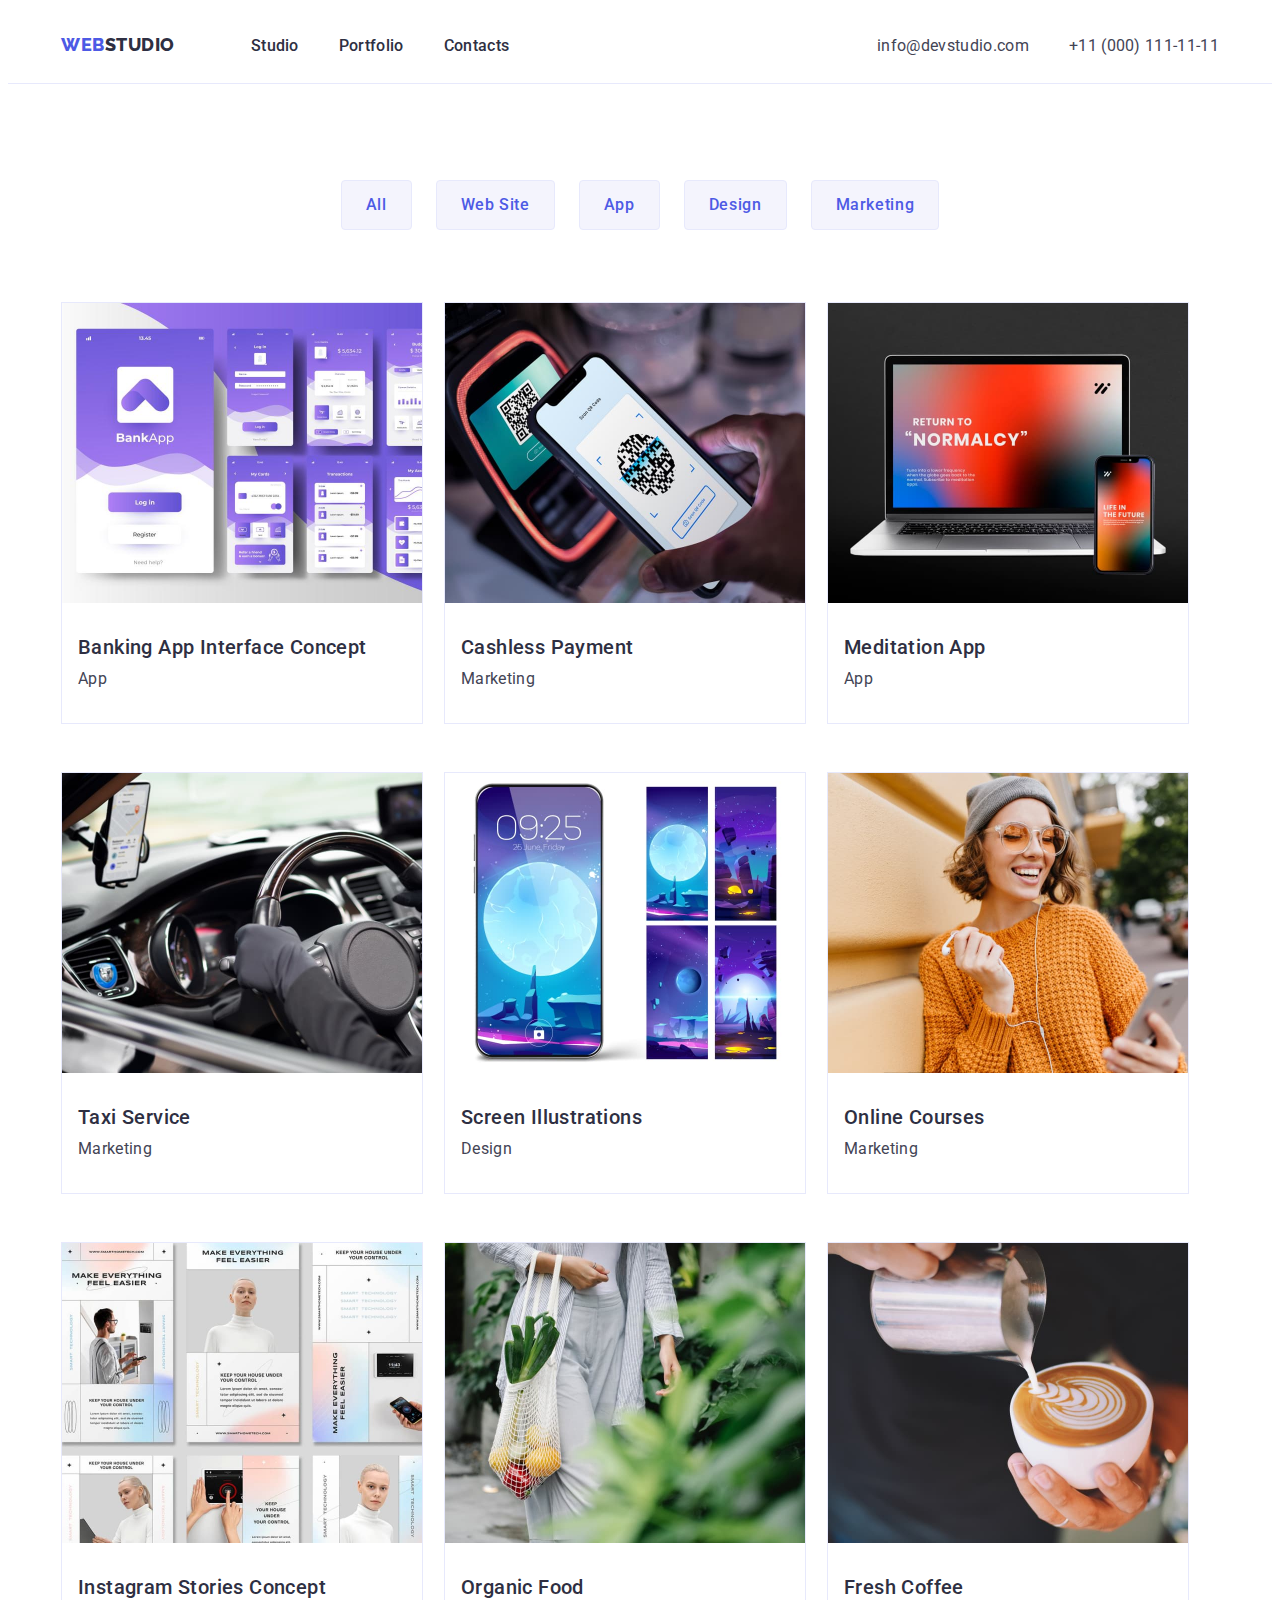
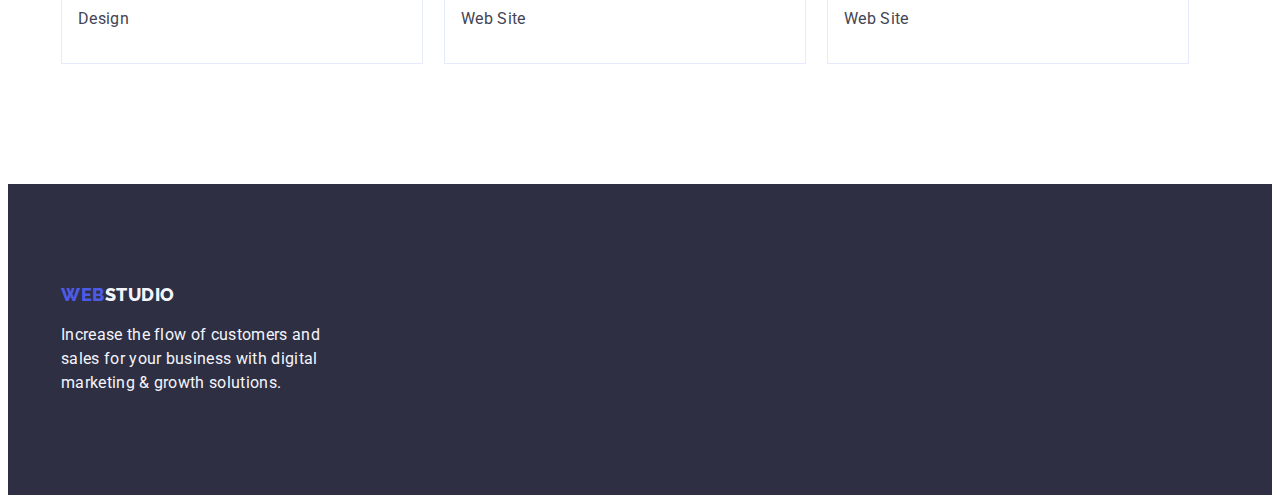
==== portfolio.html @ fdedf4cd "Initial commit" ====
<!DOCTYPE html>
<html lang="en">
<head>
    <meta charset="UTF-8">
    <meta http-equiv="X-UA-Compatible" content="IE=edge">
    <meta name="viewport" content="width=, initial-scale=1.0">
    <title>Portfolio</title>
    <link rel="preconnect" href="https://fonts.googleapis.com">
    <link rel="preconnect" href="https://fonts.gstatic.com" crossorigin>
    <link href="https://fonts.googleapis.com/css2?family=Raleway:wght@800&family=Roboto:wght@400;500;700;900&display=swap"
        rel="stylesheet">
    <link rel="stylesheet" href="https://cdnjs.cloudflare.com/ajax/libs/modern-normalize/1.1.0/modern-normalize.min.css" integrity="sha512-wpPYUAdjBVSE4KJnH1VR1HeZfpl1ub8YT/NKx4PuQ5NmX2tKuGu6U/JRp5y+Y8XG2tV+wKQpNHVUX03MfMFn9Q==" crossorigin="anonymous" referrerpolicy="no-referrer" />
    <link rel="stylesheet" href="./css/styles.css">
</head>
<body>
<!-- HEADER -->
    <header class="header-portfolio header">
        <div class="container header-container">
<!-- NAVIGATION -->
            <nav class="header-portfolio-menu header-menu">
                <a class="header-portfolio-logo logo link" href="./index.html">
                    Web<span class="black-part-logo">Studio</span>
                </a>           
                <ul class="header-portfolio-menu-list header-menu-list list">
                    <li class="header-portfolio-menu-item ">
                        <a class="header-portfolio-menu-link header-menu-link link" href="./index.html">Studio</a>
                    </li>
                    <li class="header-portfolio-menu-item">
                        <a class="header-portfolio-menu-link header-menu-link link" href="./portfolio.html">Portfolio</a>
                    </li>
                    <li class="header-portfolio-menu-item">
                        <a class="header-portfolio-menu-link header-menu-link link" href="">Contacts</a>
                    </li>
                </ul>
            </nav>
    <!-- CONTACTS -->
            <address class="header-portfolio-contact header-contact">
                <ul class="header-portfolio-contact-list header-contact-list list">
                    <li class="header-portfolio-contact-item">
                        <a class="portfolio-info-link info-link link" href="mailto:info@devstudio.com">info@devstudio.com</a>
                    </li>
                    <li class="header-portfolio-contact-item">
                        <a class="portfolio-info-link info-link link" href="tel:+110001111111">+11 (000) 111-11-11</a>
                    </li>
                </ul>
            </address>
        </div>
    </header>
<!-- MAIN -->
    <main>
        <section class="filter">
            <div class="container">
                <h1 hidden>filter</h1>
                <ul class="filter-list list">
                    <li class="filter-item">
                        <button class="filter-btn" type="button">All</button>
                    </li>
                    <li class="filter-item">
                        <button class="filter-btn" type="button">Web Site</button>
                    </li>
                    <li class="filter-item">
                        <button class="filter-btn" type="button">App</button>
                    </li>
                    <li class="filter-item">
                        <button class="filter-btn" type="button">Design</button>
                    </li>
                    <li class="filter-item">
                        <button class="filter-btn" type="button">Marketing</button>
                    </li>
                </ul>    
                <ul class="portfolio-list list">
                    <li class="portfolio-item">
                        <a class="portfolio-img-link link" href="">
                            <img class="portfolio-img img" src="./images/portfolio-bankingapp.jpg" alt="layout of the banking application" width="360" height="300">
                            <div class="text-cards">
                                <h2 class="portfolio-subtitle title-cards">Banking App Interface Concept</h2>
                                <p class="portfolio-text">App</p>
                            </div>
                        </a>
                    </li>
                    <li class="portfolio-item">
                        <a class="portfolio-img-link link" href="">
                            <img class="portfolio-img img" src="./images/portfolio-cashlesspayment.jpg" alt="phone scanning a QR code" width="360" height="300">
                            <div class="text-cards">
                                <h2 class="portfolio-subtitle title-cards">Cashless Payment</h2>
                                <p class="portfolio-text">Marketing</p>
                            </div>
                        </a>
                    </li>
                    <li class="portfolio-item">
                        <a class="portfolio-img-link link" href="">
                            <img class="portfolio-img img" src="./images/portfolio-meditationapp.jpg" alt="laptop with phone" width="360" height="300">
                            <div class="text-cards">
                                <h2 class="portfolio-subtitle title-cards">Meditation App</h2>
                                <p class="portfolio-text">App</p>
                            </div>
                        </a>
                    </li>
                    <li class="portfolio-item">
                        <a class="portfolio-img-link link" href="">
                            <img class="portfolio-img img" src="./images/portfolio-taxiservices.jpg" alt="car steering wheel" width="360" height="300">
                            <div class="text-cards">
                                <h2 class="portfolio-subtitle title-cards">Taxi Service</h2>
                                <p class="portfolio-text">Marketing</p>
                            </div>
                        </a>
                    </li>
                    <li class="portfolio-item">
                        <a class="portfolio-img-link link" href="">
                            <img class="portfolio-img img" src="./images/portfolio-screenillustrations.jpg" alt="phone screen" width="360" height="300">
                            <div class="text-cards">
                                <h2 class="portfolio-subtitle title-cards">Screen Illustrations</h2>
                                <p class="portfolio-text">Design</p>
                            </div>
                        </a>
                    </li>
                    <li class="portfolio-item">
                        <a class="portfolio-img-link link" href="">
                            <img class="portfolio-img img" src="./images/portfolio-onlinecourses.jpg" alt="girl with phone" width="360" height="300">
                            <div class="text-cards">
                                <h2 class="portfolio-subtitle title-cards">Online Courses</h2>
                                <p class="portfolio-text">Marketing</p>
                            </div>
                        </a>
                    </li>
                    <li class="portfolio-item">
                        <a class="portfolio-img-link link" href="">
                            <img class="portfolio-img img" src="./images/portfolio-instagramstoriesconcept.jpg" alt="advertising posters" width="360" height="300">
                            <div class="text-cards">
                                <h2 class="portfolio-subtitle title-cards">Instagram Stories Concept</h2>
                                <p class="portfolio-text">Design</p>
                            </div>
                        </a>
                    </li>
                    <li class="portfolio-item">
                        <a class="portfolio-img-link link" href="">
                            <img class="portfolio-img img" src="./images/portfolio-organicfood.jpg" alt="vegetables in bag" width="360" height="300">
                            <div class="text-cards">
                                <h2 class="portfolio-subtitle title-cards">Organic Food</h2>
                                <p class="portfolio-text">Web Site</p>
                            </div>
                        </a>
                    </li>
                    <li class="portfolio-item">
                        <a class="portfolio-img-link link" href="">
                            <img class="portfolio-img img" src="./images/portfolio-freshcoffee.jpg" alt="cup of coffee" width="360" height="300">
                            <div class="text-cards ">
                                <h2 class="portfolio-subtitle title-cards">Fresh Coffee</h2>
                                <p class="portfolio-text">Web Site</p>
                            </div>
                        </a>
                    </li>
                </ul>
            </div>
        </section>
    </main>
<!-- FOOTER -->
    <footer class="footer">
        <div class="container">
            <a class=" footer-logo logo link" href="./index.html">
                Web<span class="footer-span black-part-logo">Studio</span>
            </a>
            <p class="footer-text">Increase the flow of customers and sales for your business with digital marketing & growth solutions.</p>
        </div>
    </footer>
</body>
</html>
---- css/styles.css ----
:root{
    --main-font: "Roboto", sans-serif;
    --secondary-font: 'Raleway', sans-serif;
    --main-text-color: #2E2F42;
    --secondary-text-color: #434455;
    --background-title-btn-color: #FFFFFF;
    --logo-btn-color: #4d5ae5;
    --hover-color: #404BBF;
    --team-filter-footer-background: #F4F4FD;
    --border-header-color: #E7E9FC;
}

li {
    list-style: none;
}

a {
    text-decoration: none;
}

p, 
h1, 
h2, 
h3, 
h4, 
h5, 
h6{
    margin: 0;
}

ul{
    margin: 0;
    padding-left: 0;
}

button{
    cursor: pointer;
}

address{
    font-style: normal;
}

img{
    display: block;
}

.container{
    width: 1158px;
    padding-right: 15px;
    padding-left: 15px;
    margin: 0 auto;
}

.section{
    padding-top: 120px;
    padding-bottom: 120px;
}
/* ======= COMPONENTS ======= */
.secondary-title {
    font-weight: 700;
    font-size: 36px;
    line-height: 1.11;
    letter-spacing: 0.02em;
    text-transform: capitalize;
    text-align: center;
    color: var(--main-text-color);
    margin-bottom: 72px;
}

.title-cards {
    font-weight: 500;
    font-size: 20px;
    line-height: 1.2;
    letter-spacing: 0.02em;
    color: var(--main-text-color);
    margin-bottom: 8px;
}

/* ======= /COMPONENTS ======= */
body {
    background-color: var(--background-title-btn-color);
    font-family: var(--main-font);
    font-size: 16px;
    color: var(--secondary-text-color);
}
/* =======HEADER======= */
.header{
    border-bottom: 1px solid var(--border-header-color);
    padding-top: 25.5px;
    padding-bottom: 25.5px;
}
/* ======= LOGO ======= */
.logo {
    font-family: var(--secondary-font);
    font-weight: 800;
    font-size: 18px;
    line-height: 1.17;
    letter-spacing: 0.03em;
    text-transform: uppercase;
    color: var(--logo-btn-color);
    margin-right: 76px;
}

.black-part-logo {
    color: var(--main-text-color);
}

/* ======= /LOGO ======= */
/* ======= NAV ======= */
.header-container{
    display: flex;
    align-items: center;
    
}

.header-menu{
    display: flex;
    margin-right: auto;
}

.header-menu-link {
    font-weight: 500;
    color: var(--main-text-color);
    letter-spacing: 0.02em;
    line-height: 1.5;
}

.header-menu-list{
    display: flex;
    gap: 40px;
}

.header-menu-link:hover,
.header-menu-link:focus {
    color: var(--hover-color);
}

.header-contact {
    color: var(--secondary-text-color);
    letter-spacing: 0.02em;
    line-height: 1.5;
}

.header-contact-list{
    display: flex;
    gap: 40px;
}

.info-link {
    color: var(--secondary-text-color);
}

.info-link:hover,
.info-link:focus {
    color: var(--hover-color);
}

/* ======= CONTACTS ======= */

/* ======= HERO ======= */
.hero {
    background-color: var(--main-text-color);
    padding-top: 188px;
    padding-bottom: 188px;
}

.hero-title{
    max-width: 496px;
    margin: 0 auto 48px;
}
.primary-title {
    text-align: center;
    font-size: 56px;
    line-height: 1.07;
    letter-spacing: 0.02em;
    color: var(--background-title-btn-color);
}

.hero-order-btn {
    display: block;
    min-width: 169px;
    height: 56px;
    background-color: var(--logo-btn-color);
    font-family: var(--main-font);
    font-weight: 500;
    font-size: 16px;
    line-height: 1.5;
    letter-spacing: 0.04em;
    color: var(--background-title-btn-color);
    border-radius: 4px;
    box-shadow: 0px 4px 4px rgba(0, 0, 0, 0.15);
    border: none;
    padding: 0;
    margin: 0 auto;
}

.hero-order-btn:hover,
.hero-order-btn:focus {
    background-color: var(--hover-color);
    cursor: pointer;
}
/* =======PRODUCTIVITY====== */
.productivity-list{
    display: flex;
    gap: 24px;
}

.productivity-item{
    width: 264px;
}

/* =======ACTIVITY====== */
.activity{
    padding-bottom: 120px;
}

.activity-list{
    display: flex;
    gap: 24px;
}

.activity-item{
    border: 1px solid #E7E9FC;
}
/* ======= TEAM ======= */
.team {
    background-color:var(--team-filter-footer-background);
}

.team-list{
    display: flex;
    gap: 24px;
}

.team-item {
    background-color: var(--background-title-btn-color);
    box-shadow: 0px 1px 6px rgba(46, 47, 66, 0.08), 0px 1px 1px rgba(46, 47, 66, 0.16), 0px 2px 1px rgba(46, 47, 66, 0.08);
    border-radius: 0px 0px 4px 4px;
}

.team-subtitle{
    text-align: center;
}

.team-text{
    text-align: center;
}

.text-cards{
    padding-bottom: 32px;
    padding-top: 32px;
}

/* ======= FOOTER ======= */
.footer {
    background-color: var(--main-text-color);
    padding-top: 100px;
    padding-bottom: 100px;
}

.footer-span {
    color: var(--team-filter-footer-background);
}

.footer-text {
    color: var(--team-filter-footer-background);
    letter-spacing: 0.02em;
    line-height: 1.5;
    margin-top: 17.5px;
    width: 264px;
}


/* ======= /FOOTER ======= */
/* ========PORTFOLIO====== */
.filter{
    padding-top: 96px;
    padding-bottom: 120px;
}
.filter-btn {
    background-color: var(--team-filter-footer-background);
    font-family: var(--main-font);
    font-weight: 500;
    font-size: 16px;
    line-height: 1.5;
    letter-spacing: 0.04em;
    color: var(--logo-btn-color);
    border: 1px solid #E7E9FC;
    border-radius: 4px;
    padding: 12px 24px;
}
.filter-list{
    margin-bottom: 72px;
    display: flex;
    justify-content: center;
    gap: 24px;
}
.filter-btn:hover,
.filter-btn:focus {
    background-color: var(--hover-color);
    cursor: pointer;
    color: var(--background-title-btn-color);
}

.portfolio-text {
    color: var(--secondary-text-color);
    letter-spacing: 0.02em;
    line-height: 1.5;
}
.portfolio-list{
    display: flex;
    flex-wrap: wrap;
}

.portfolio-item{
    border: 1px solid #E7E9FC;
    margin-right: 21px;
    margin-bottom: 48px;
}

.portfolio-item:nth-child(3n + 3){
    margin-right: 0;
}

.portfolio-item:nth-last-child(-n + 3) {
    margin-bottom: 0;
}

.portfolio-img-link > .text-cards{
    padding-left: 16px;
}
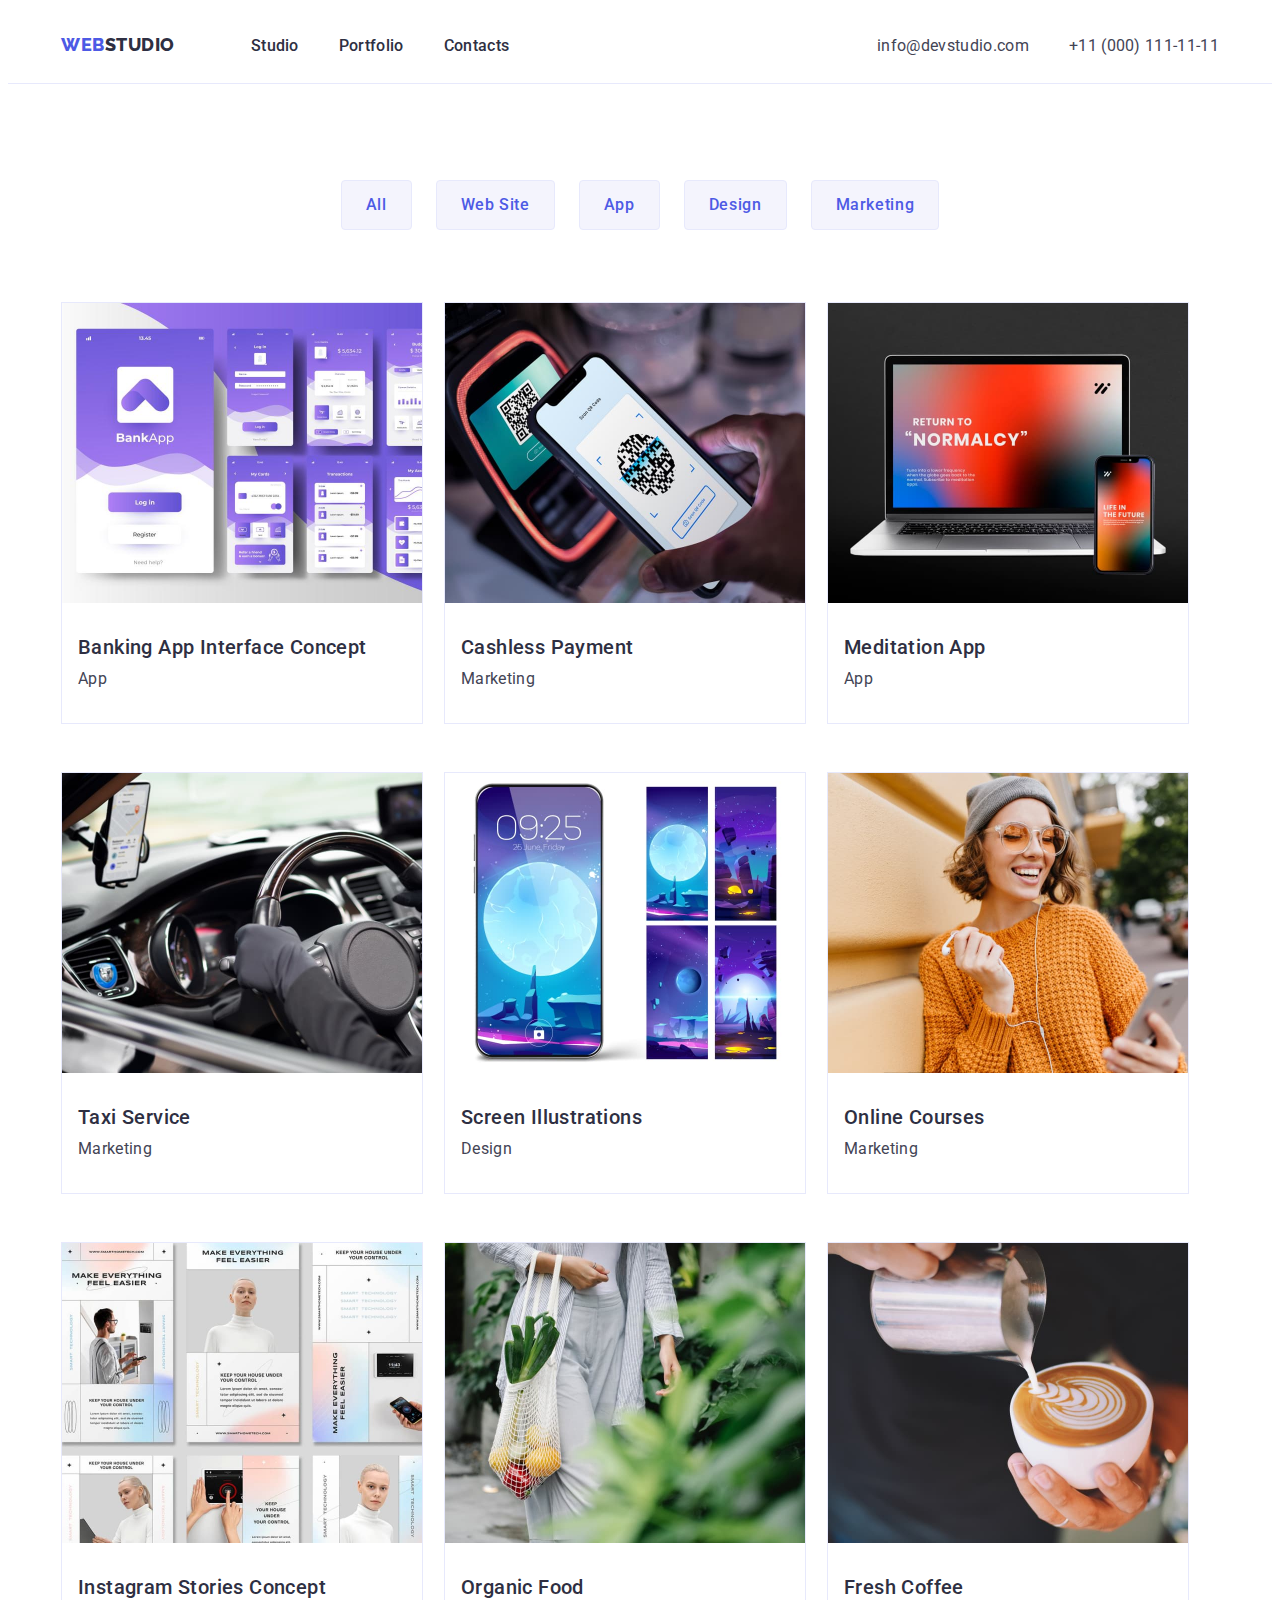
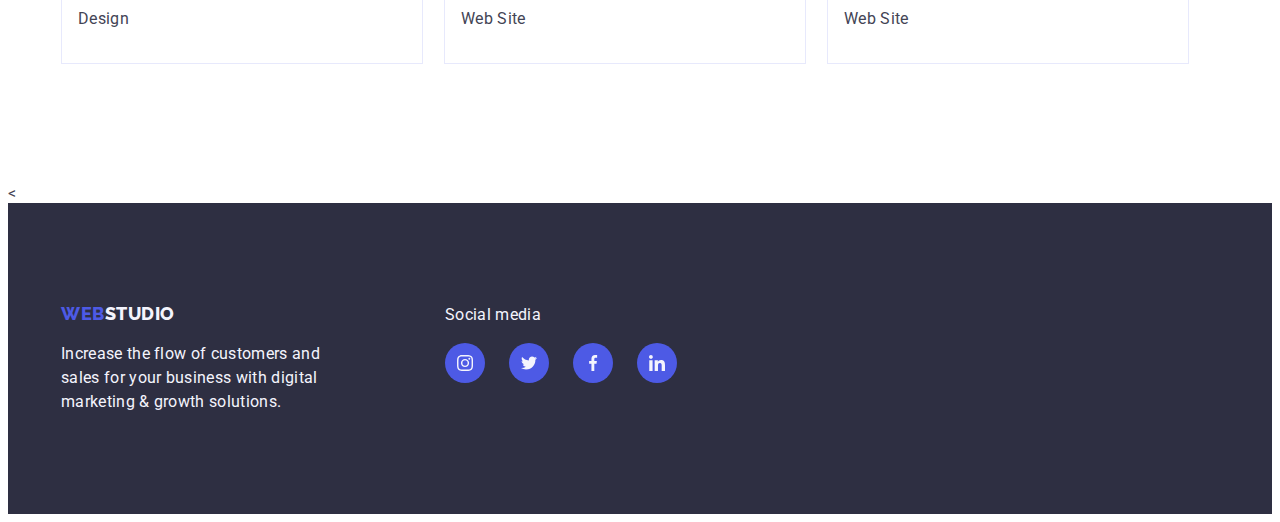
==== commit 521c6978: "hw4-p1" ====
--- a/portfolio.html
+++ b/portfolio.html
@@ -155,12 +155,47 @@
         </section>
     </main>
 <!-- FOOTER -->
-    <footer class="footer">
-        <div class="container">
-            <a class=" footer-logo logo link" href="./index.html">
+    <<footer class="footer">
+        <div class="container footer-container">
+            <div class="footer-logo-text">
+            <a class="footer-logo logo link" href="./index.html">
                 Web<span class="footer-span black-part-logo">Studio</span>
             </a>
             <p class="footer-text">Increase the flow of customers and sales for your business with digital marketing & growth solutions.</p>
+            </div>
+            <div class="footer-soc">
+                <p class="footer-text">Social media</p>
+                <ul class="soc-list list">
+                    <li class="soc-list-item">
+                        <a class="soc-icon-link link" href="">
+                            <svg class="soc-icon" width="16px" height="16px">
+                                <use href="./images/icons.svg#icon-instagram"></use>
+                            </svg>
+                        </a>
+                    </li>
+                    <li class="soc-list-item">
+                        <a class="soc-icon-link link" href="">
+                            <svg class="soc-icon" width="16px" height="16px">
+                                <use href="./images/icons.svg#icon-twitter"></use>
+                            </svg>
+                        </a>
+                    </li>
+                    <li class="soc-list-item">
+                        <a class="soc-icon-link link" href="">
+                            <svg class="soc-icon" width="16px" height="16px">
+                                <use href="./images/icons.svg#icon-facebook"></use>
+                            </svg>
+                        </a>
+                    </li>
+                    <li class="soc-list-item">
+                        <a class="soc-icon-link link" href="">
+                            <svg class="soc-icon" width="16px" height="16px">
+                                <use href="./images/icons.svg#icon-linkedin"></use>
+                            </svg>
+                        </a>
+                    </li>
+                </ul>
+            </div>
         </div>
     </footer>
 </body>
--- a/css/styles.css
+++ b/css/styles.css
@@ -9,7 +9,9 @@
     --hover-color: #404BBF;
     --team-filter-footer-background: #F4F4FD;
     --border-header-color: #E7E9FC;
-}
+    --hero-bg-gradient: linear-gradient(rgba(46, 47, 66, 0.7), rgba(46, 47, 66, 0.7));
+    --customers-icon-color: #8E8F99;
+}   
 
 li {
     list-style: none;
@@ -161,7 +163,11 @@
 
 /* ======= HERO ======= */
 .hero {
-    background-color: var(--main-text-color);
+    background-color:var(--main-text-color);
+    background-image: var(--hero-bg-gradient), url(../images/hero-bg.jpg);
+    background-repeat: no-repeat;
+    background-position:  center;
+    background-size: cover;
     padding-top: 188px;
     padding-bottom: 188px;
 }
@@ -211,6 +217,19 @@
     width: 264px;
 }
 
+.productivity-icon-link{
+    display: flex;
+    width: 264px;
+    height: 112px;
+    background-color: #F4F4FD;
+    border-radius: 4px;
+    margin-bottom: 8px;
+    align-items: center;
+    justify-content: center;
+}
+
+
+
 /* =======ACTIVITY====== */
 .activity{
     padding-bottom: 120px;
@@ -246,6 +265,7 @@
 
 .team-text{
     text-align: center;
+    margin-bottom: 8px;
 }
 
 .text-cards{
@@ -253,6 +273,39 @@
     padding-top: 32px;
 }
 
+.soc-list{
+    display: flex;
+    padding-right: 16px;
+    padding-left: 16px;
+    gap: 24px;
+}
+.soc-icon-link{
+    display: flex;
+    width: 40px;
+    height: 40px;
+    border-radius: 50%;
+    background-color: var(--logo-btn-color);
+    align-items: center;
+    justify-content: center;
+}
+/* =======CUSTOMERS====== */
+.customers-list{
+    display: flex;
+    gap: 24px;
+}
+.customers-icon-link{
+    width: 168px;
+    height: 88px;
+    border: 1px solid #8E8F99;
+    border-radius: 4px;
+    border-color: var(--customers-icon-color);
+    display: flex;
+    align-items: center;
+    justify-content: center;
+}
+.customers-icon{
+    fill: var(--customers-icon-color);
+}
 /* ======= FOOTER ======= */
 .footer {
     background-color: var(--main-text-color);
@@ -260,6 +313,9 @@
     padding-bottom: 100px;
 }
 
+.footer-container{
+    display: flex;
+}
 .footer-span {
     color: var(--team-filter-footer-background);
 }
@@ -271,8 +327,16 @@
     margin-top: 17.5px;
     width: 264px;
 }
-
-
+.footer-soc > .footer-text{
+    margin-bottom: 16px;
+    margin-top: 0;
+}
+.footer-logo-text{
+    margin-right: 120px;
+}
+.footer-soc > .soc-list{
+    padding: 0;
+}
 /* ======= /FOOTER ======= */
 /* ========PORTFOLIO====== */
 .filter{
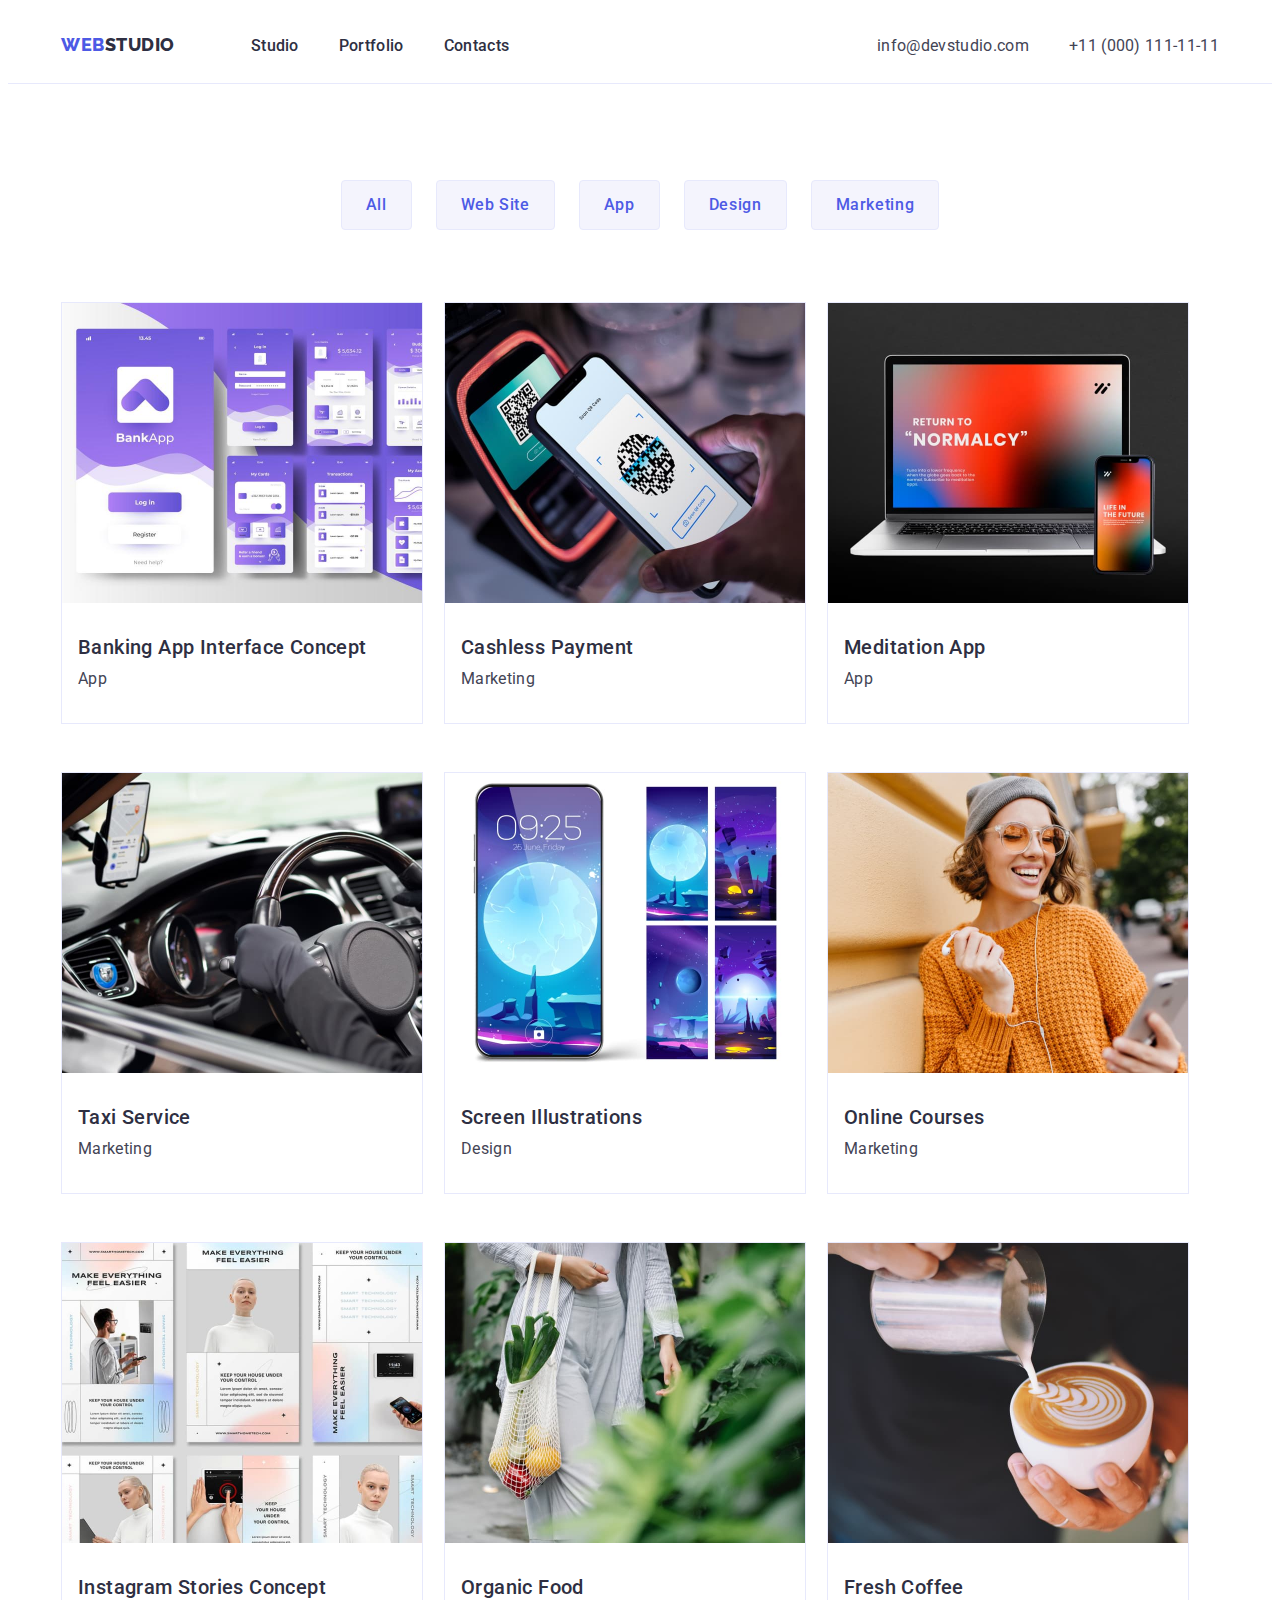
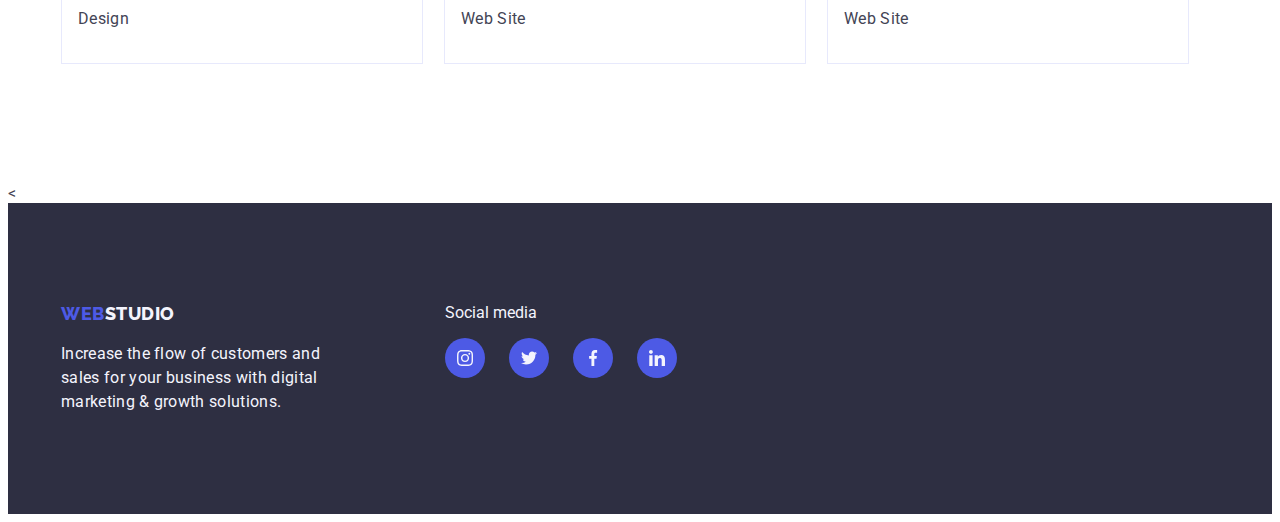
==== commit b86d670e: "hw4" ====
--- a/portfolio.html
+++ b/portfolio.html
@@ -74,7 +74,7 @@
                             <img class="portfolio-img img" src="./images/portfolio-bankingapp.jpg" alt="layout of the banking application" width="360" height="300">
                             <div class="text-cards">
                                 <h2 class="portfolio-subtitle title-cards">Banking App Interface Concept</h2>
-                                <p class="portfolio-text">App</p>
+                                <p class="portfolio-text text">App</p>
                             </div>
                         </a>
                     </li>
@@ -83,7 +83,7 @@
                             <img class="portfolio-img img" src="./images/portfolio-cashlesspayment.jpg" alt="phone scanning a QR code" width="360" height="300">
                             <div class="text-cards">
                                 <h2 class="portfolio-subtitle title-cards">Cashless Payment</h2>
-                                <p class="portfolio-text">Marketing</p>
+                                <p class="portfolio-text text">Marketing</p>
                             </div>
                         </a>
                     </li>
@@ -92,7 +92,7 @@
                             <img class="portfolio-img img" src="./images/portfolio-meditationapp.jpg" alt="laptop with phone" width="360" height="300">
                             <div class="text-cards">
                                 <h2 class="portfolio-subtitle title-cards">Meditation App</h2>
-                                <p class="portfolio-text">App</p>
+                                <p class="portfolio-text text">App</p>
                             </div>
                         </a>
                     </li>
@@ -101,7 +101,7 @@
                             <img class="portfolio-img img" src="./images/portfolio-taxiservices.jpg" alt="car steering wheel" width="360" height="300">
                             <div class="text-cards">
                                 <h2 class="portfolio-subtitle title-cards">Taxi Service</h2>
-                                <p class="portfolio-text">Marketing</p>
+                                <p class="portfolio-text text">Marketing</p>
                             </div>
                         </a>
                     </li>
@@ -110,7 +110,7 @@
                             <img class="portfolio-img img" src="./images/portfolio-screenillustrations.jpg" alt="phone screen" width="360" height="300">
                             <div class="text-cards">
                                 <h2 class="portfolio-subtitle title-cards">Screen Illustrations</h2>
-                                <p class="portfolio-text">Design</p>
+                                <p class="portfolio-text text">Design</p>
                             </div>
                         </a>
                     </li>
@@ -119,7 +119,7 @@
                             <img class="portfolio-img img" src="./images/portfolio-onlinecourses.jpg" alt="girl with phone" width="360" height="300">
                             <div class="text-cards">
                                 <h2 class="portfolio-subtitle title-cards">Online Courses</h2>
-                                <p class="portfolio-text">Marketing</p>
+                                <p class="portfolio-text text">Marketing</p>
                             </div>
                         </a>
                     </li>
@@ -128,7 +128,7 @@
                             <img class="portfolio-img img" src="./images/portfolio-instagramstoriesconcept.jpg" alt="advertising posters" width="360" height="300">
                             <div class="text-cards">
                                 <h2 class="portfolio-subtitle title-cards">Instagram Stories Concept</h2>
-                                <p class="portfolio-text">Design</p>
+                                <p class="portfolio-text text">Design</p>
                             </div>
                         </a>
                     </li>
@@ -137,7 +137,7 @@
                             <img class="portfolio-img img" src="./images/portfolio-organicfood.jpg" alt="vegetables in bag" width="360" height="300">
                             <div class="text-cards">
                                 <h2 class="portfolio-subtitle title-cards">Organic Food</h2>
-                                <p class="portfolio-text">Web Site</p>
+                                <p class="portfolio-text text">Web Site</p>
                             </div>
                         </a>
                     </li>
@@ -146,7 +146,7 @@
                             <img class="portfolio-img img" src="./images/portfolio-freshcoffee.jpg" alt="cup of coffee" width="360" height="300">
                             <div class="text-cards ">
                                 <h2 class="portfolio-subtitle title-cards">Fresh Coffee</h2>
-                                <p class="portfolio-text">Web Site</p>
+                                <p class="portfolio-text text">Web Site</p>
                             </div>
                         </a>
                     </li>
@@ -161,7 +161,7 @@
             <a class="footer-logo logo link" href="./index.html">
                 Web<span class="footer-span black-part-logo">Studio</span>
             </a>
-            <p class="footer-text">Increase the flow of customers and sales for your business with digital marketing & growth solutions.</p>
+            <p class="footer-text text">Increase the flow of customers and sales for your business with digital marketing & growth solutions.</p>
             </div>
             <div class="footer-soc">
                 <p class="footer-text">Social media</p>
--- a/css/styles.css
+++ b/css/styles.css
@@ -11,6 +11,7 @@
     --border-header-color: #E7E9FC;
     --hero-bg-gradient: linear-gradient(rgba(46, 47, 66, 0.7), rgba(46, 47, 66, 0.7));
     --customers-icon-color: #8E8F99;
+    --footer-icon-hover-color: #31D0AA;
 }   
 
 li {
@@ -80,6 +81,11 @@
     margin-bottom: 8px;
 }
 
+.text{
+    letter-spacing: 0.02em;
+    line-height: 1.5;
+    color: var(--secondary-text-color);
+}
 /* ======= /COMPONENTS ======= */
 body {
     background-color: var(--background-title-btn-color);
@@ -137,6 +143,7 @@
 .header-menu-link:hover,
 .header-menu-link:focus {
     color: var(--hover-color);
+    
 }
 
 .header-contact {
@@ -288,6 +295,11 @@
     align-items: center;
     justify-content: center;
 }
+
+.team .soc-icon-link:hover,
+.team .soc-icon-link:focus{
+    background-color: var(--hover-color);
+}
 /* =======CUSTOMERS====== */
 .customers-list{
     display: flex;
@@ -305,6 +317,17 @@
 }
 .customers-icon{
     fill: var(--customers-icon-color);
+  
+}
+
+.customers-icon-link:hover, 
+.customers-icon-link:focus{
+    border-color: var(--hover-color);
+}
+
+.customers-icon:hover,
+.customers-icon:focus{
+    fill: var(--hover-color);
 }
 /* ======= FOOTER ======= */
 .footer {
@@ -322,8 +345,6 @@
 
 .footer-text {
     color: var(--team-filter-footer-background);
-    letter-spacing: 0.02em;
-    line-height: 1.5;
     margin-top: 17.5px;
     width: 264px;
 }
@@ -336,6 +357,10 @@
 }
 .footer-soc > .soc-list{
     padding: 0;
+}
+.footer .soc-icon-link:hover,
+.footer .soc-icon-link:focus{
+    background-color: var(--footer-icon-hover-color);
 }
 /* ======= /FOOTER ======= */
 /* ========PORTFOLIO====== */
@@ -366,6 +391,8 @@
     background-color: var(--hover-color);
     cursor: pointer;
     color: var(--background-title-btn-color);
+    box-shadow: 0px 3px 1px rgba(0, 0, 0, 0.1), 0px 2px 1px rgba(0, 0, 0, 0.08), 0px 2px 2px rgba(0, 0, 0, 0.12);
+    border: none;
 }
 
 .portfolio-text {
@@ -394,4 +421,8 @@
 
 .portfolio-img-link > .text-cards{
     padding-left: 16px;
+}
+.portfolio-item:hover,
+.portfolio-item:focus{
+    box-shadow: 0px 1px 6px rgba(46, 47, 66, 0.08), 0px 1px 1px rgba(46, 47, 66, 0.16), 0px 2px 1px rgba(46, 47, 66, 0.08);
 }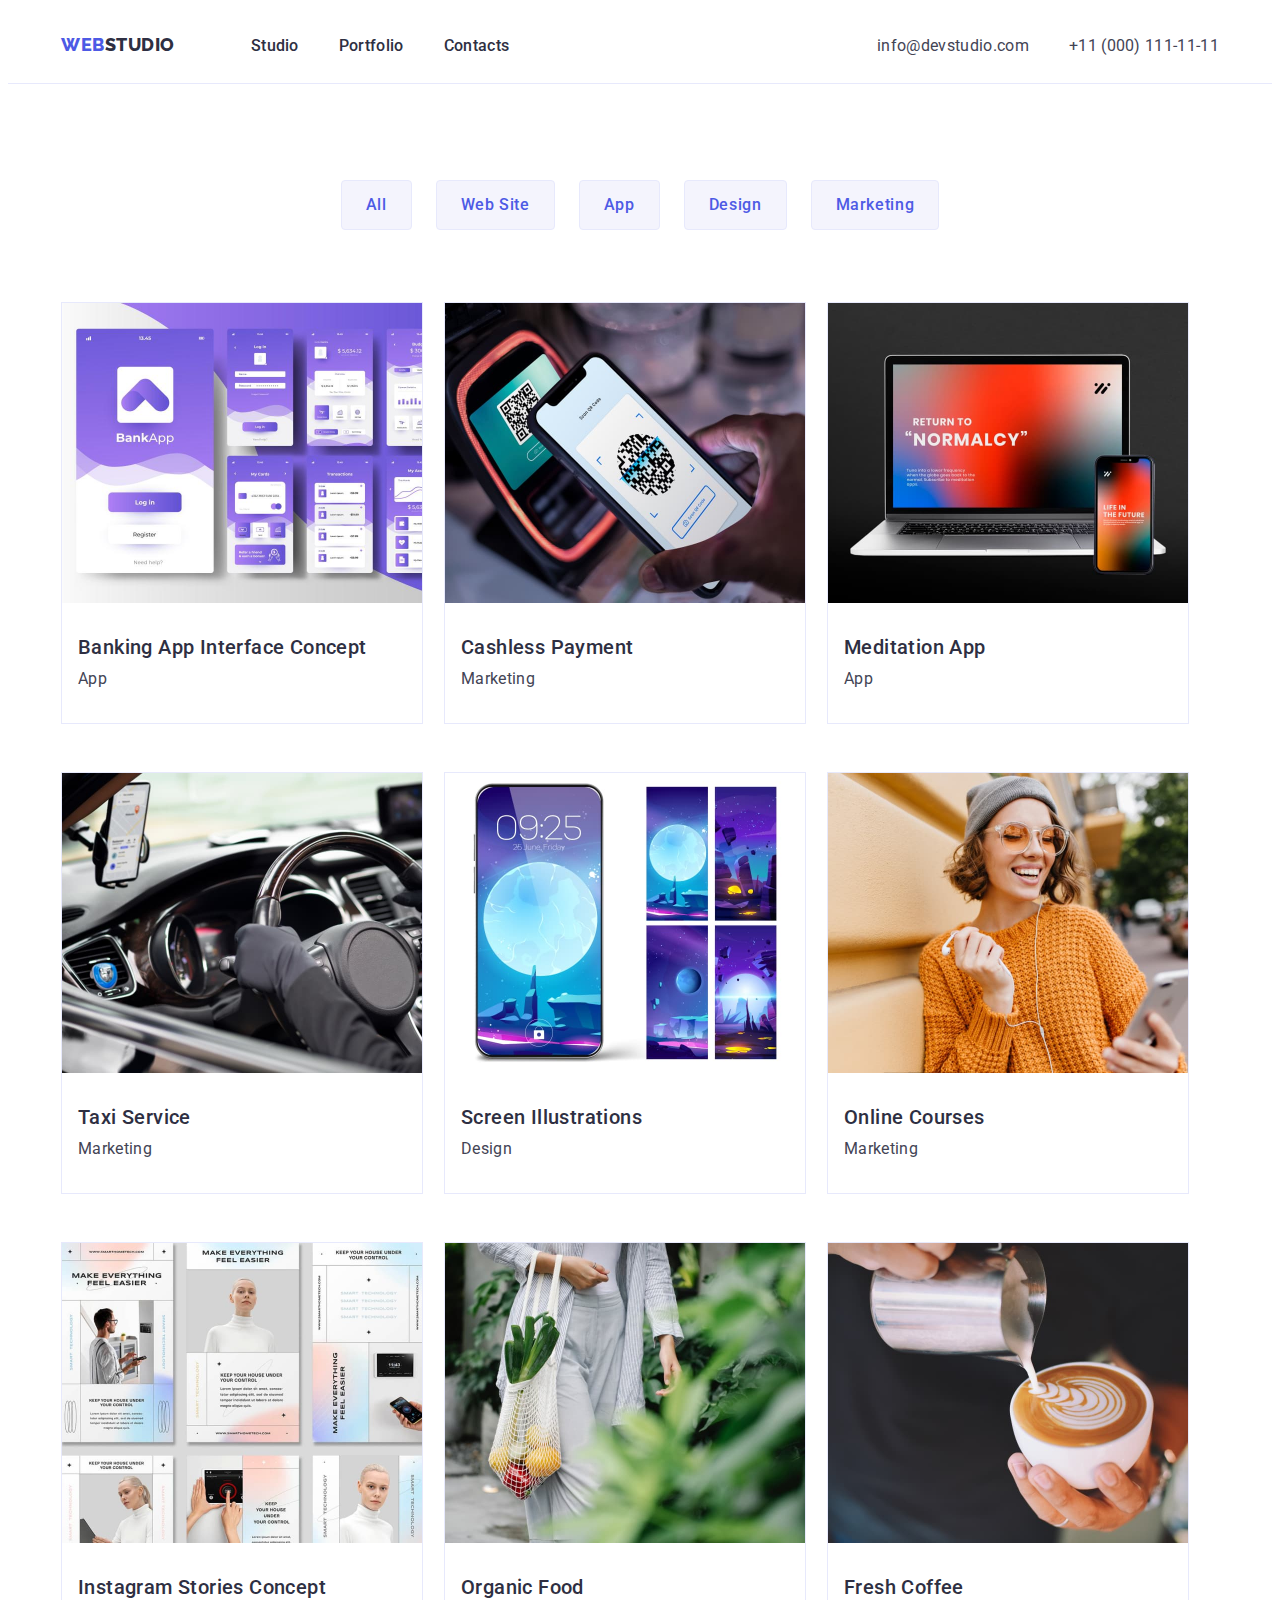
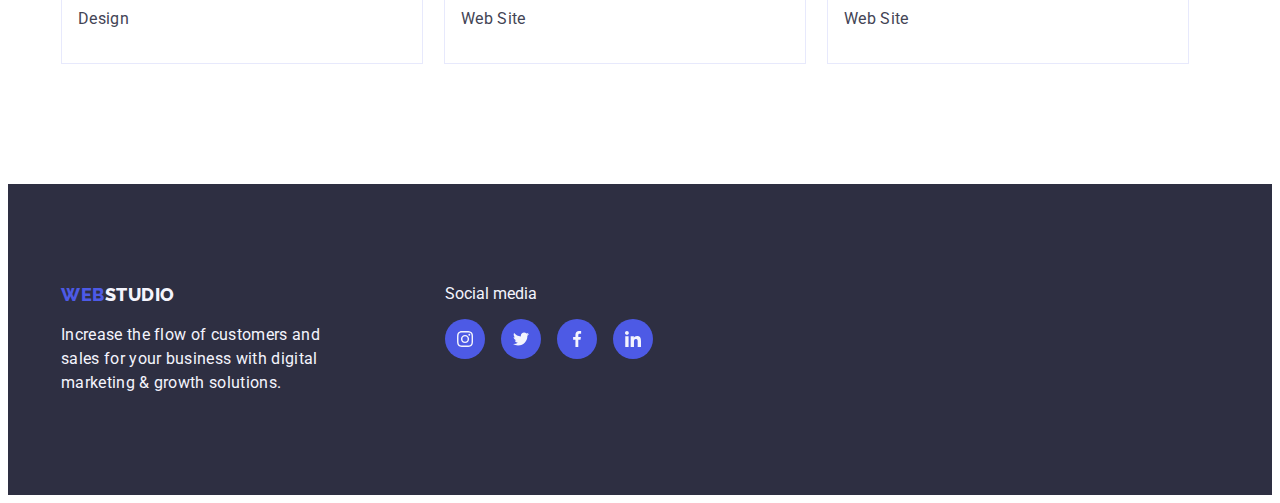
==== commit 4048c571: "fix-hw4" ====
--- a/portfolio.html
+++ b/portfolio.html
@@ -155,7 +155,7 @@
         </section>
     </main>
 <!-- FOOTER -->
-    <<footer class="footer">
+    <footer class="footer">
         <div class="container footer-container">
             <div class="footer-logo-text">
             <a class="footer-logo logo link" href="./index.html">
--- a/css/styles.css
+++ b/css/styles.css
@@ -325,10 +325,11 @@
     border-color: var(--hover-color);
 }
 
-.customers-icon:hover,
-.customers-icon:focus{
+.customers-icon-link:hover .customers-icon, 
+.customers-icon-link:focus .customers-icon{
     fill: var(--hover-color);
 }
+
 /* ======= FOOTER ======= */
 .footer {
     background-color: var(--main-text-color);
@@ -357,6 +358,7 @@
 }
 .footer-soc > .soc-list{
     padding: 0;
+    gap: 16px;
 }
 .footer .soc-icon-link:hover,
 .footer .soc-icon-link:focus{
@@ -392,7 +394,7 @@
     cursor: pointer;
     color: var(--background-title-btn-color);
     box-shadow: 0px 3px 1px rgba(0, 0, 0, 0.1), 0px 2px 1px rgba(0, 0, 0, 0.08), 0px 2px 2px rgba(0, 0, 0, 0.12);
-    border: none;
+    border-color: var(--hover-color);
 }
 
 .portfolio-text {
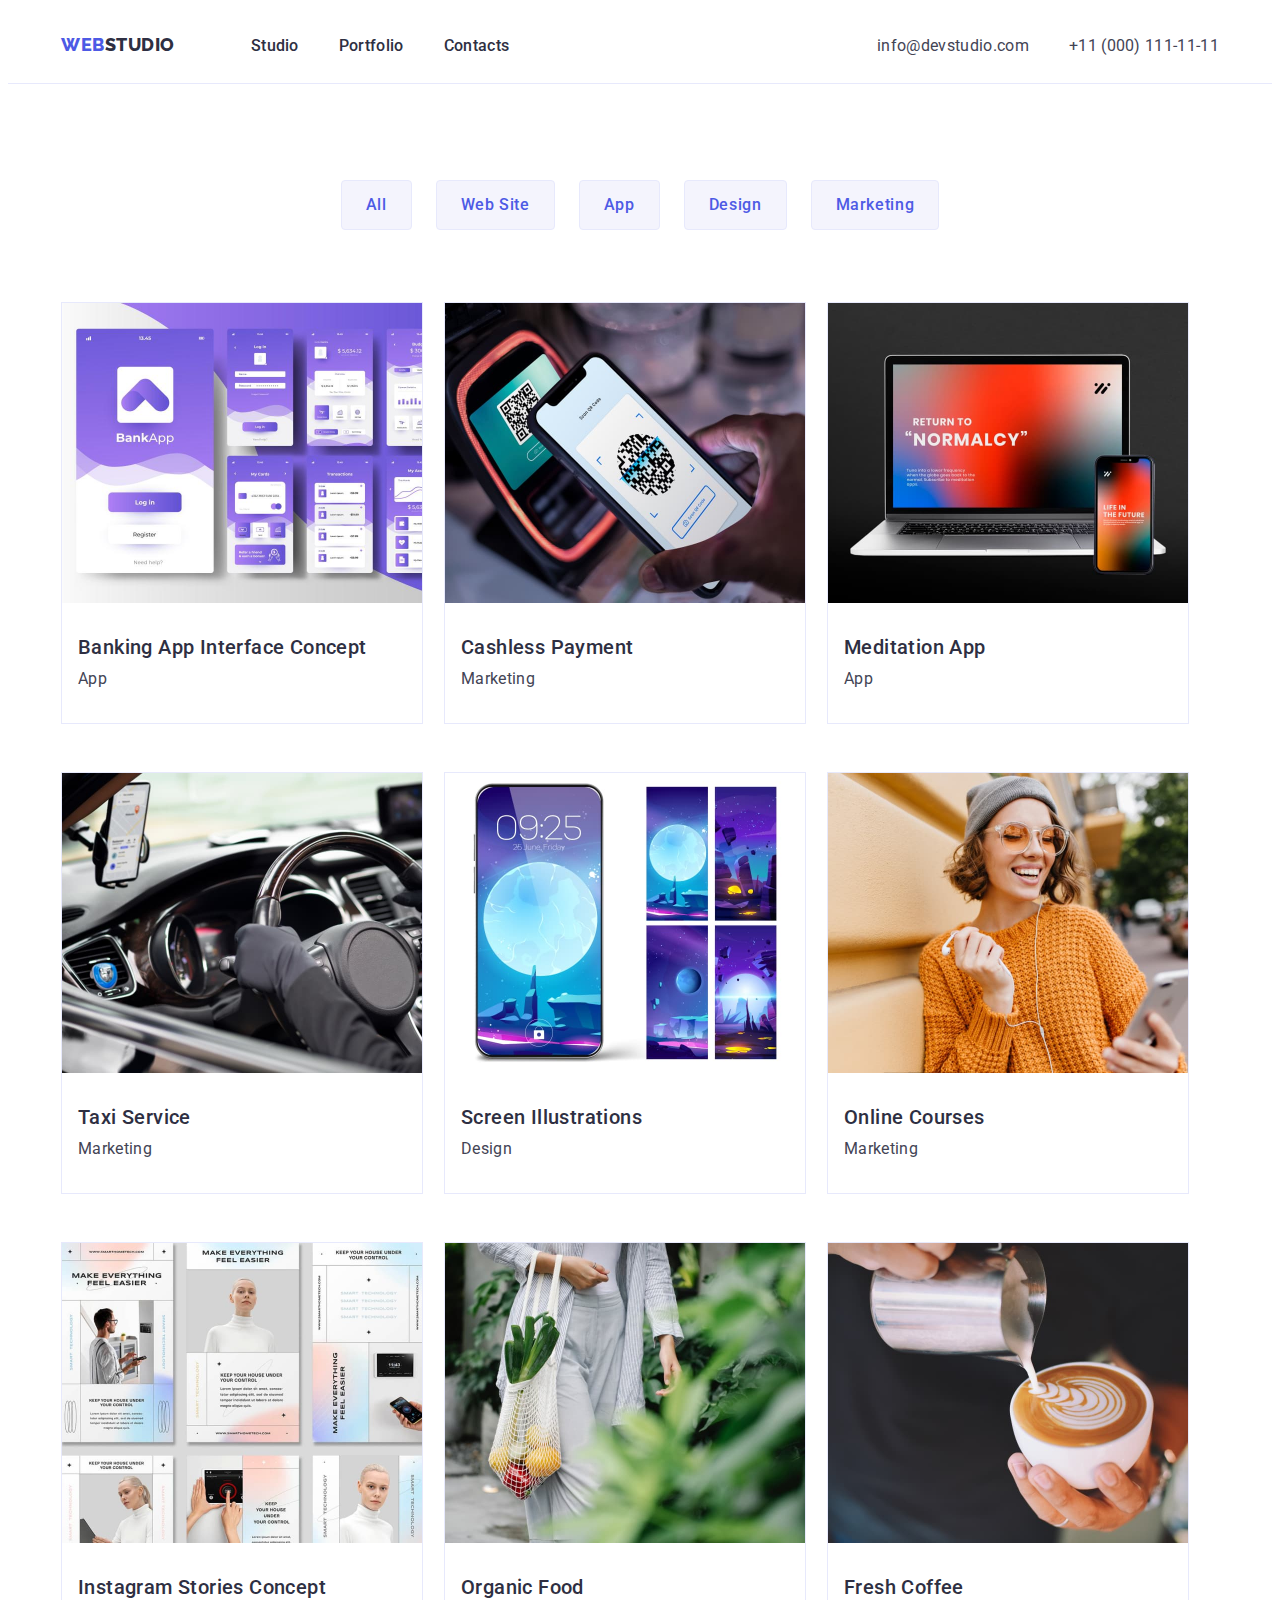
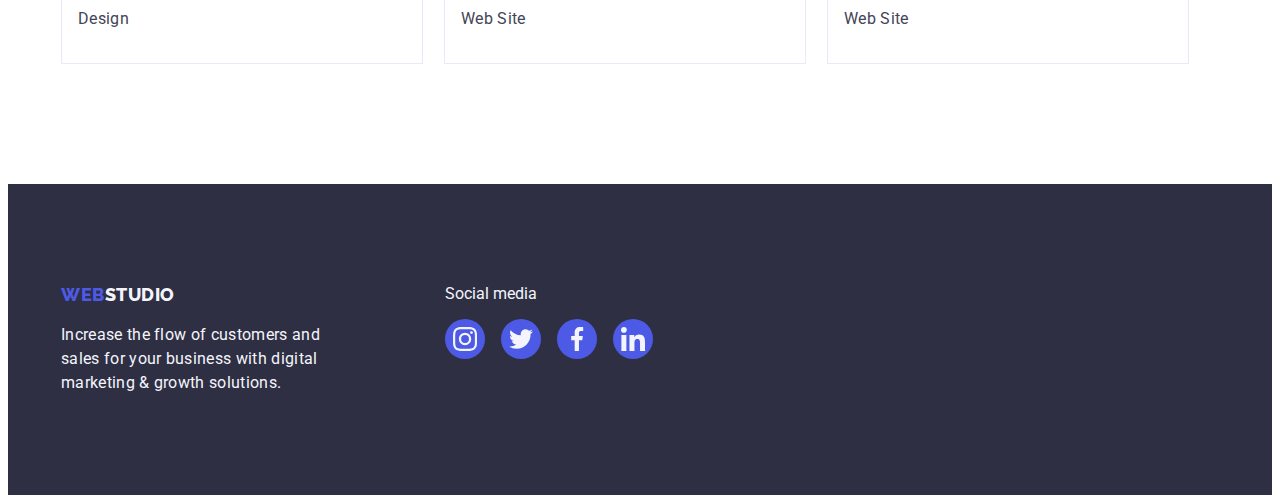
==== commit aae387ea: "fix" ====
--- a/portfolio.html
+++ b/portfolio.html
@@ -168,28 +168,28 @@
                 <ul class="soc-list list">
                     <li class="soc-list-item">
                         <a class="soc-icon-link link" href="">
-                            <svg class="soc-icon" width="16px" height="16px">
+                            <svg class="soc-icon" width="24px" height="24px">
                                 <use href="./images/icons.svg#icon-instagram"></use>
                             </svg>
                         </a>
                     </li>
                     <li class="soc-list-item">
                         <a class="soc-icon-link link" href="">
-                            <svg class="soc-icon" width="16px" height="16px">
+                            <svg class="soc-icon" width="24px" height="24px">
                                 <use href="./images/icons.svg#icon-twitter"></use>
                             </svg>
                         </a>
                     </li>
                     <li class="soc-list-item">
                         <a class="soc-icon-link link" href="">
-                            <svg class="soc-icon" width="16px" height="16px">
+                            <svg class="soc-icon" width="24px" height="24px">
                                 <use href="./images/icons.svg#icon-facebook"></use>
                             </svg>
                         </a>
                     </li>
                     <li class="soc-list-item">
                         <a class="soc-icon-link link" href="">
-                            <svg class="soc-icon" width="16px" height="16px">
+                            <svg class="soc-icon" width="24px" height="24px">
                                 <use href="./images/icons.svg#icon-linkedin"></use>
                             </svg>
                         </a>
